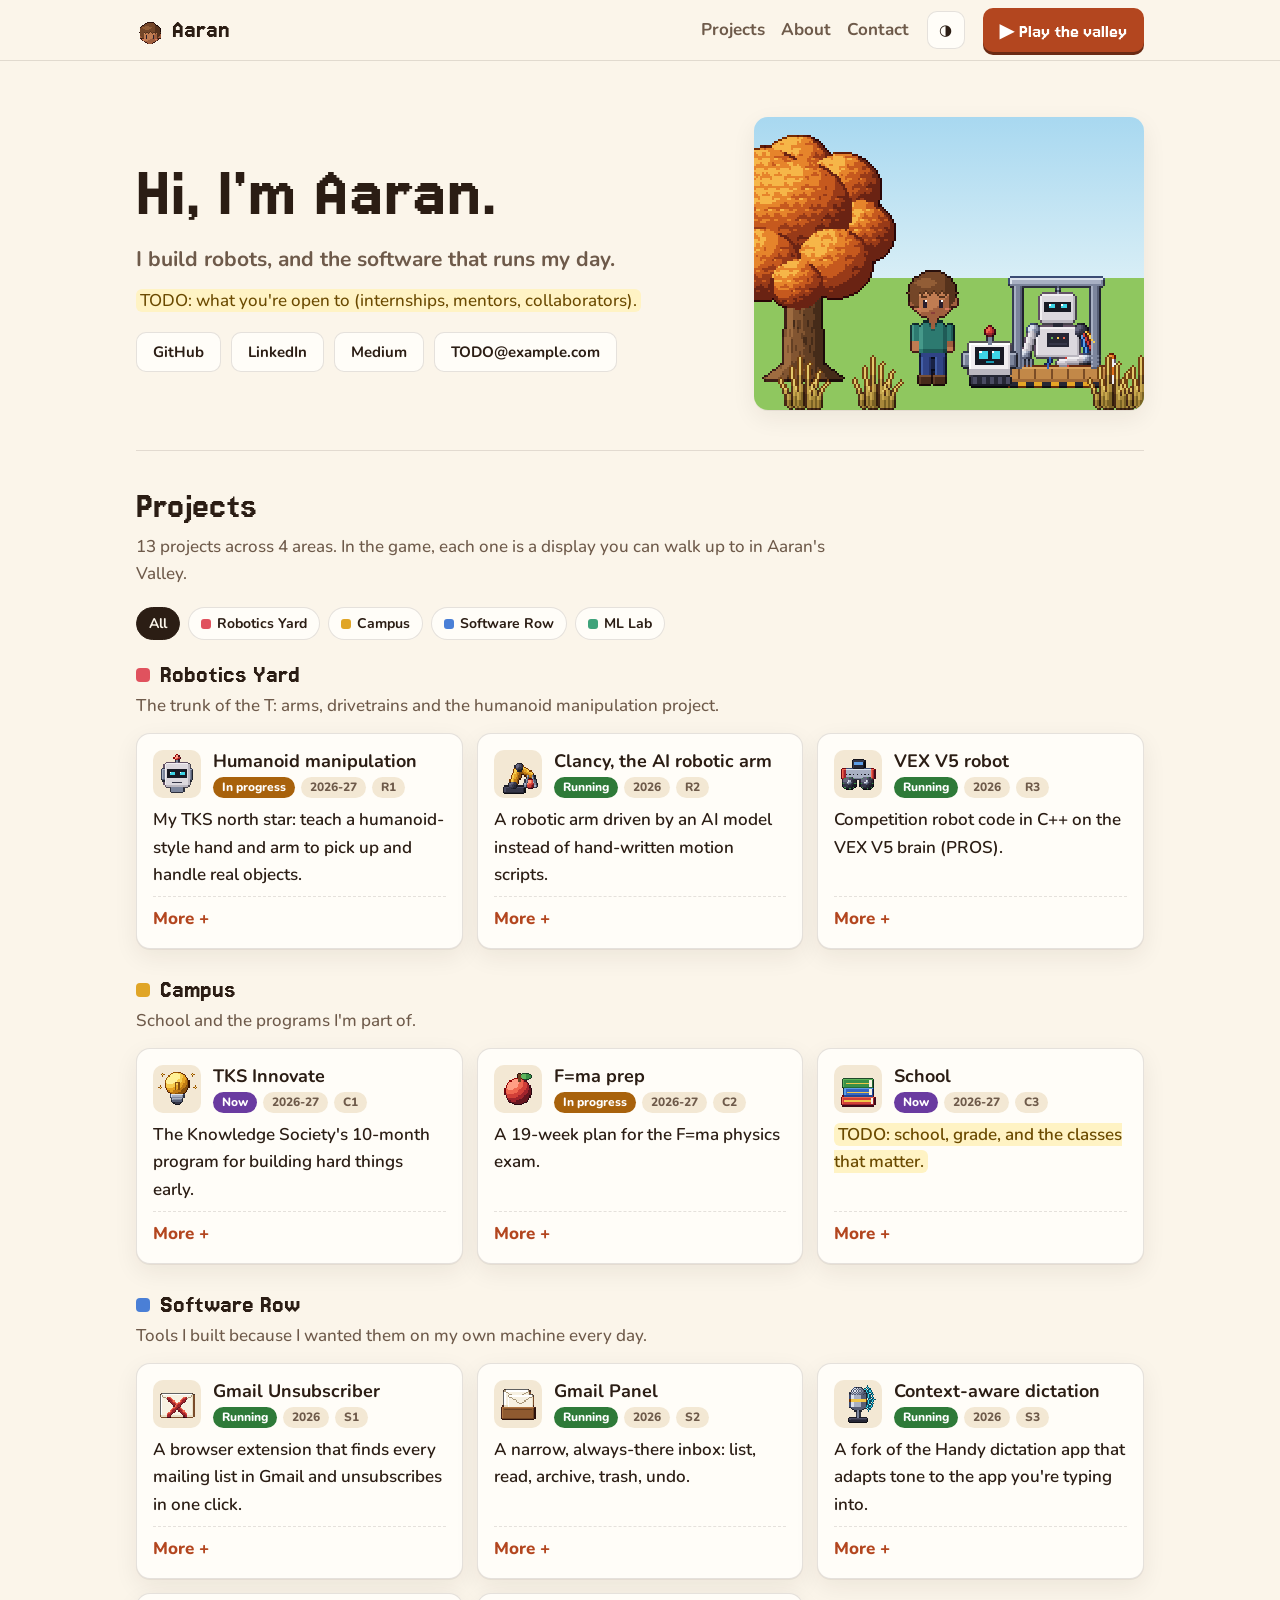
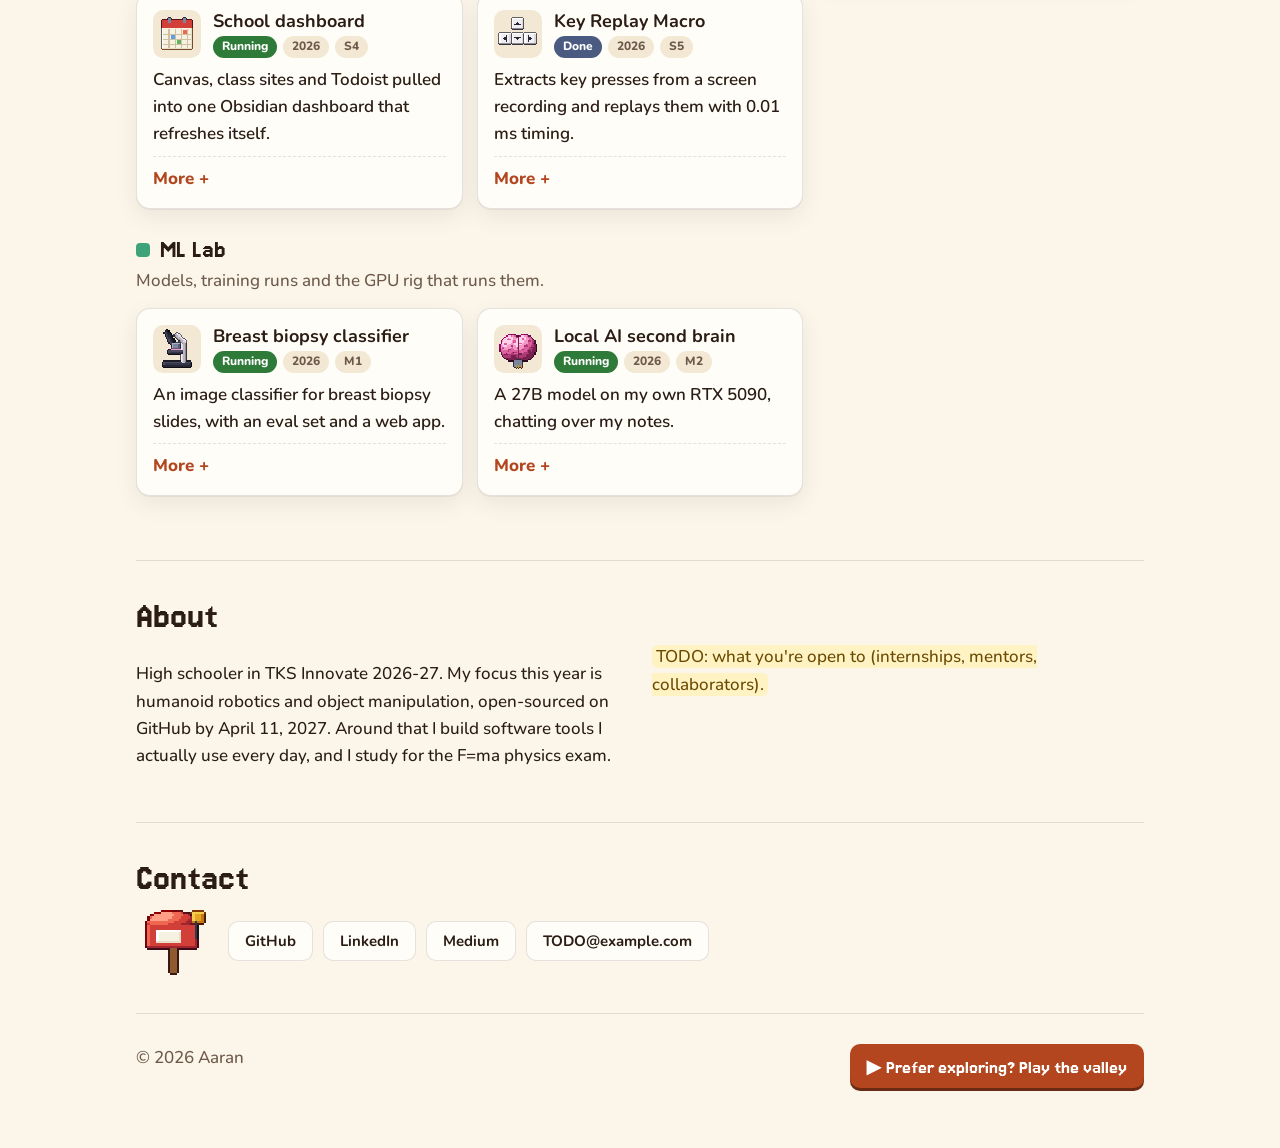
==== classic.html @ 7d495551 "Aaran's Valley: Stardew-style version (32px tiles)" ====
<!doctype html>
<html lang="en">
<head>
<meta charset="utf-8">
<meta name="viewport" content="width=device-width, initial-scale=1">
<title>Aaran</title>
<meta name="description" content="Aaran's projects: robotics, software tools and machine learning.">
<link rel="preconnect" href="https://fonts.googleapis.com">
<link rel="preconnect" href="https://fonts.gstatic.com" crossorigin>
<link href="https://fonts.googleapis.com/css2?family=Nunito:wght@500;600;700;800&family=Jersey+15&display=swap" rel="stylesheet">
<style>
  :root {
    --bg: #fbf5ea; --bg-2: #f3e8d4; --card: #fffdf8; --ink: #2b1d14; --soft: #6e5a4a; --line: rgba(43, 29, 20, .12);
    --accent: #b3461f; --accent-ink: #fff; --shadow: 0 1px 0 rgba(43,29,20,.06), 0 8px 24px rgba(43,29,20,.07);
    --radius: 14px; --pixel: 'Jersey 15', ui-rounded, system-ui, sans-serif;
  }
  @media (prefers-color-scheme: dark) { :root:not([data-theme="light"]) { --bg: #16131c; --bg-2: #1f1a28; --card: #231d2e; --ink: #f3ece2; --soft: #b7aabd; --line: rgba(243,236,226,.12); --accent: #f08a5a; --accent-ink: #1a1016; --shadow: 0 1px 0 rgba(0,0,0,.3), 0 8px 24px rgba(0,0,0,.25); } }
  :root[data-theme="dark"] { --bg: #16131c; --bg-2: #1f1a28; --card: #231d2e; --ink: #f3ece2; --soft: #b7aabd; --line: rgba(243,236,226,.12); --accent: #f08a5a; --accent-ink: #1a1016; --shadow: 0 1px 0 rgba(0,0,0,.3), 0 8px 24px rgba(0,0,0,.25); }
  * { box-sizing: border-box; }
  @media (prefers-reduced-motion: no-preference) { html { scroll-behavior: smooth; } }
  body { margin: 0; background: var(--bg); color: var(--ink); font: 500 17px/1.6 Nunito, system-ui, sans-serif; font-synthesis: none; }
  a { color: inherit; }
  .wrap { max-width: 1040px; margin: 0 auto; padding: 0 16px; }
  header.nav { position: sticky; top: 0; z-index: 5; background: color-mix(in srgb, var(--bg) 88%, transparent); backdrop-filter: blur(8px); border-bottom: 1px solid var(--line); }
  header.nav .wrap { display: flex; align-items: center; gap: 18px; height: 60px; }
  .brand { font: 400 26px var(--pixel); text-decoration: none; display: flex; align-items: center; gap: 8px; }
  .brand canvas { width: 28px; height: 28px; image-rendering: pixelated; }
  nav.links { display: flex; gap: 16px; margin-left: auto; font-weight: 700; }
  nav.links a { text-decoration: none; color: var(--soft); }
  nav.links a:hover { color: var(--ink); }
  .btn { display: inline-flex; align-items: center; gap: 8px; padding: 9px 16px; border-radius: 10px; font: 700 15px Nunito, sans-serif; text-decoration: none; border: 1px solid var(--line); background: var(--card); color: var(--ink); cursor: pointer; }
  .btn:hover { border-color: var(--accent); }
  .btn.play { background: var(--accent); color: var(--accent-ink); border-color: transparent; font-family: var(--pixel); font-size: 20px; font-weight: 400; box-shadow: 0 3px 0 color-mix(in srgb, var(--accent) 60%, #000); }
  .btn.play:hover { transform: translateY(-1px); }
  .iconbtn { width: 38px; height: 38px; padding: 0; justify-content: center; }
  .hero { display: grid; grid-template-columns: 1.2fr .8fr; gap: 32px; align-items: center; padding: 56px 0 40px; }
  .hero h1 { font: 400 clamp(48px, 8vw, 76px)/1 var(--pixel); margin: 0 0 12px; letter-spacing: .01em; }
  .hero .tag { font-size: 21px; font-weight: 700; margin: 0 0 10px; }
  .hero p { color: var(--soft); margin: 0 0 18px; }
  .row { display: flex; gap: 10px; flex-wrap: wrap; }
  .scene { background: linear-gradient(#a8d8f0, #d8eef6 55%, #8fc75f 55%); border-radius: var(--radius); box-shadow: var(--shadow); overflow: hidden; aspect-ratio: 4 / 3; display: grid; place-items: end center; position: relative; }
  .scene canvas { width: 100%; height: 100%; image-rendering: pixelated; display: block; }
  section { padding: 36px 0; border-top: 1px solid var(--line); }
  h2 { font: 400 38px var(--pixel); margin: 0 0 8px; }
  .lead { color: var(--soft); margin: 0 0 20px; max-width: 70ch; }
  .filters { display: flex; gap: 8px; flex-wrap: wrap; margin: 0 0 22px; }
  .filters button { font: 700 14px Nunito, sans-serif; padding: 6px 12px; border-radius: 999px; border: 1px solid var(--line); background: var(--card); color: var(--ink); cursor: pointer; display: inline-flex; gap: 6px; align-items: center; }
  .filters button i { width: 10px; height: 10px; border-radius: 3px; display: inline-block; }
  .filters button[aria-pressed="true"] { background: var(--ink); color: var(--bg); border-color: var(--ink); }
  .group { margin: 0 0 28px; }
  .group h3 { font: 400 26px var(--pixel); margin: 0 0 4px; display: flex; align-items: center; gap: 10px; }
  .group h3 i { width: 14px; height: 14px; border-radius: 4px; display: inline-block; }
  .group > p { color: var(--soft); margin: 0 0 14px; }
  .cards { display: grid; grid-template-columns: repeat(auto-fill, minmax(290px, 1fr)); gap: 14px; }
  .cards:has(details[open]) { align-items: start; }
  .card { background: var(--card); border: 1px solid var(--line); border-radius: var(--radius); padding: 16px; box-shadow: var(--shadow); display: flex; flex-direction: column; gap: 8px; }
  .card .top { display: flex; gap: 12px; align-items: flex-start; }
  .card canvas { width: 48px; height: 48px; image-rendering: pixelated; flex: none; background: var(--bg-2); border-radius: 10px; padding: 4px; }
  .card h4 { margin: 0; font-size: 18px; line-height: 1.25; }
  .chips { display: flex; gap: 6px; flex-wrap: wrap; margin-top: 4px; }
  .chip { font-size: 12px; font-weight: 800; padding: 1px 9px; border-radius: 999px; background: var(--bg-2); color: var(--soft); }
  .chip.s { color: #fff; }
  .card .one { margin: 0; font-weight: 600; }
  details { border-top: 1px dashed var(--line); padding-top: 8px; margin-top: auto; }
  summary { cursor: pointer; font-weight: 800; color: var(--accent); list-style: none; }
  summary::-webkit-details-marker { display: none; }
  summary::after { content: ' +'; }
  details[open] summary::after { content: ' \2212'; }
  details p { margin: 8px 0; color: var(--soft); }
  details ul { margin: 4px 0 8px; padding-left: 20px; color: var(--soft); }
  .about { display: grid; grid-template-columns: 1fr 1fr; gap: 24px; }
  .contact { display: flex; gap: 20px; align-items: center; flex-wrap: wrap; }
  .contact canvas { width: 72px; height: 72px; image-rendering: pixelated; }
  footer { padding: 30px 0 60px; border-top: 1px solid var(--line); color: var(--soft); display: flex; justify-content: space-between; gap: 12px; flex-wrap: wrap; }
  .todo { background: #fff3c4; color: #6b4a00; border-radius: 6px; padding: 0 4px; }
  :root[data-theme="dark"] .todo { background: #4a3a10; color: #ffe39a; }
  @media (prefers-color-scheme: dark) { :root:not([data-theme="light"]) .todo { background: #4a3a10; color: #ffe39a; } }
  @media (max-width: 760px) {
    .hero { grid-template-columns: 1fr; padding-top: 32px; }
    .about { grid-template-columns: 1fr; }
    nav.links { display: none; }
    header.nav .wrap { gap: 10px; }
    .brand { margin-right: auto; }
    .contact canvas { display: none; }
  }
  @media print { header.nav, .filters, .btn.play, #theme, .scene { display: none !important; } details { display: block; } details > * { display: block; } section { break-inside: avoid; } body { background: #fff; color: #000; } }
</style>
</head>
<body>
<header class="nav">
  <div class="wrap">
    <a class="brand" href="#top"><canvas id="brandIcon" width="32" height="32" aria-hidden="true"></canvas><span id="brandName"></span></a>
    <nav class="links" aria-label="Sections"><a href="#projects">Projects</a><a href="#about">About</a><a href="#contact">Contact</a></nav>
    <button class="btn iconbtn" id="theme" title="Switch light / dark" aria-label="Switch light or dark theme">&#9681;</button>
    <a class="btn play" href="index.html">&#9654; Play the valley</a>
  </div>
</header>
<main class="wrap" id="top">
  <div class="hero">
    <div>
      <h1 id="hName"></h1>
      <p class="tag" id="hTag"></p>
      <p id="hLooking"></p>
      <div class="row" id="hLinks"></div>
    </div>
    <div class="scene" aria-hidden="true"><canvas id="scene" width="192" height="144"></canvas></div>
  </div>
  <section id="projects">
    <h2>Projects</h2>
    <p class="lead" id="pLead"></p>
    <div class="filters" id="filters" role="group" aria-label="Filter projects"></div>
    <div id="groups"></div>
  </section>
  <section id="about">
    <h2>About</h2>
    <div class="about"><p id="aText"></p><p id="aLooking" class="lead"></p></div>
  </section>
  <section id="contact">
    <h2>Contact</h2>
    <div class="contact"><canvas id="mailIcon" width="32" height="32" aria-hidden="true"></canvas><div class="row" id="cLinks"></div></div>
  </section>
  <footer><span id="fName"></span><a class="btn play" href="index.html">&#9654; Prefer exploring? Play the valley</a></footer>
</main>
<script type="module" src="js/classic.js"></script>
</body>
</html>
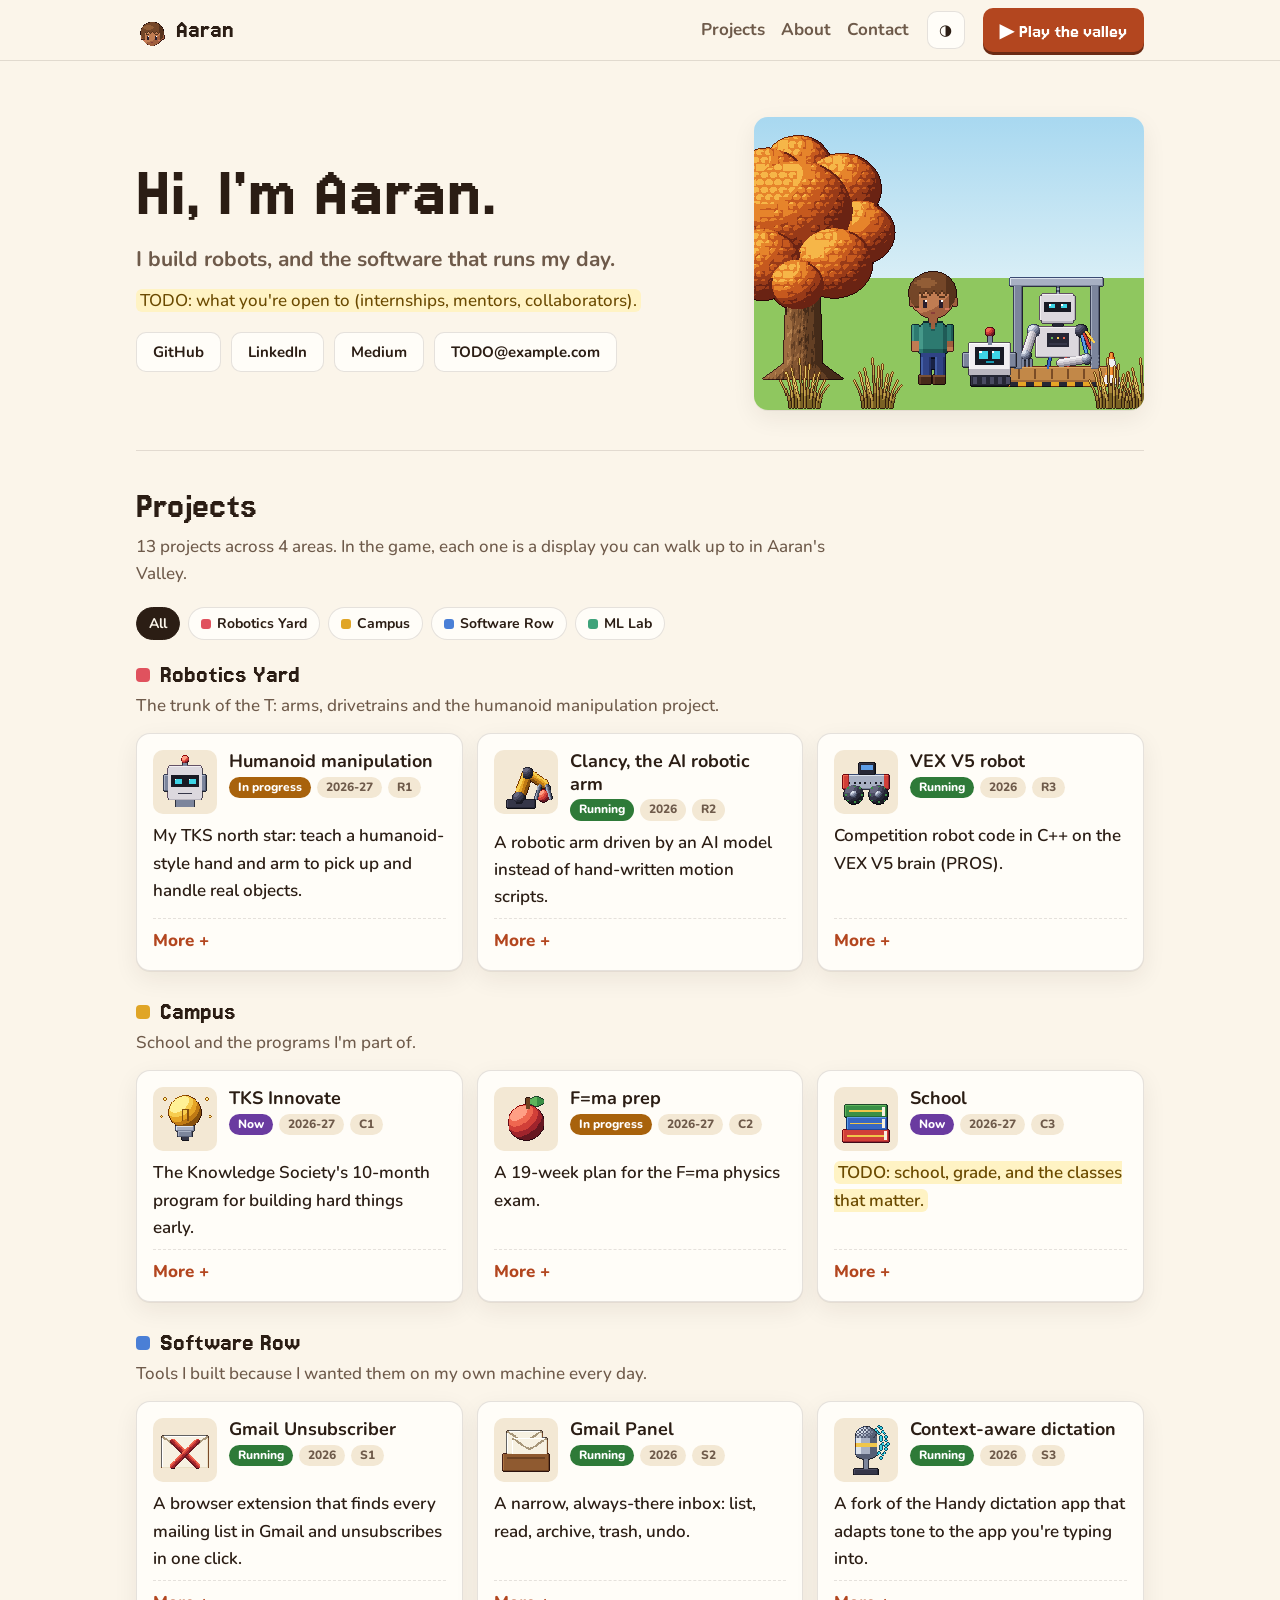
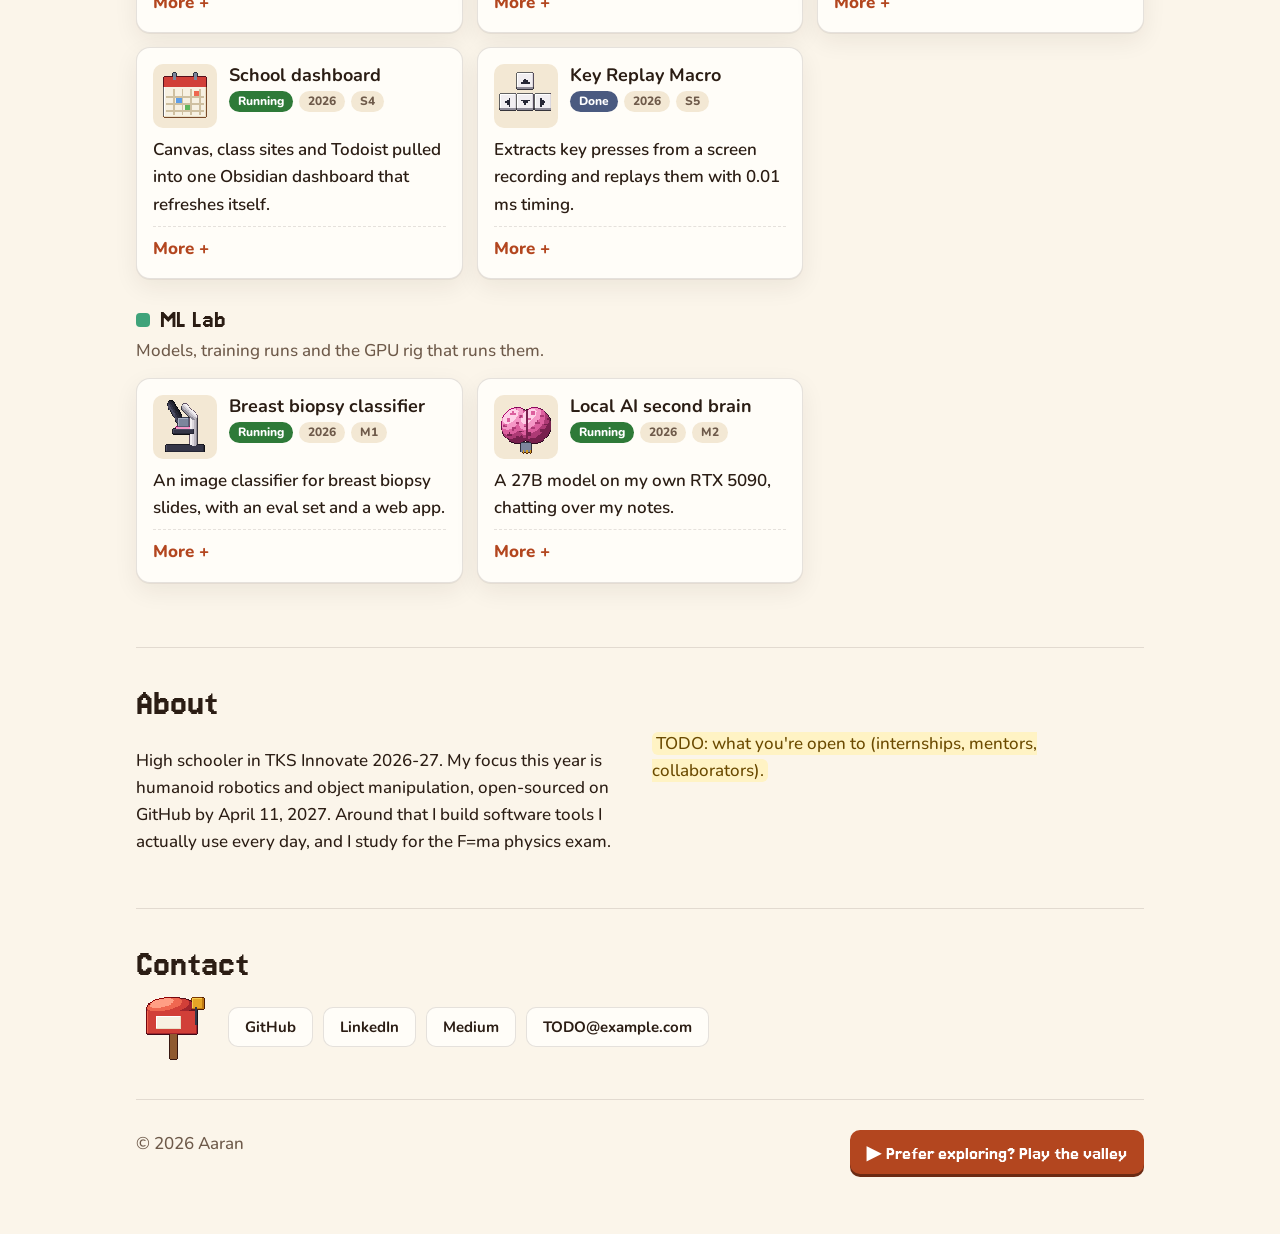
==== commit b06213c1: "QA fixes: lamps off the displays, map pins sized to the map, shorter banner, whole-number classic ic" ====
--- a/classic.html
+++ b/classic.html
@@ -24,7 +24,7 @@
   header.nav { position: sticky; top: 0; z-index: 5; background: color-mix(in srgb, var(--bg) 88%, transparent); backdrop-filter: blur(8px); border-bottom: 1px solid var(--line); }
   header.nav .wrap { display: flex; align-items: center; gap: 18px; height: 60px; }
   .brand { font: 400 26px var(--pixel); text-decoration: none; display: flex; align-items: center; gap: 8px; }
-  .brand canvas { width: 28px; height: 28px; image-rendering: pixelated; }
+  .brand canvas { width: 32px; height: 32px; image-rendering: pixelated; }
   nav.links { display: flex; gap: 16px; margin-left: auto; font-weight: 700; }
   nav.links a { text-decoration: none; color: var(--soft); }
   nav.links a:hover { color: var(--ink); }
@@ -55,7 +55,7 @@
   .cards:has(details[open]) { align-items: start; }
   .card { background: var(--card); border: 1px solid var(--line); border-radius: var(--radius); padding: 16px; box-shadow: var(--shadow); display: flex; flex-direction: column; gap: 8px; }
   .card .top { display: flex; gap: 12px; align-items: flex-start; }
-  .card canvas { width: 48px; height: 48px; image-rendering: pixelated; flex: none; background: var(--bg-2); border-radius: 10px; padding: 4px; }
+  .card canvas { width: 64px; height: 64px; image-rendering: pixelated; flex: none; background: var(--bg-2); border-radius: 10px; padding: 4px; }
   .card h4 { margin: 0; font-size: 18px; line-height: 1.25; }
   .chips { display: flex; gap: 6px; flex-wrap: wrap; margin-top: 4px; }
   .chip { font-size: 12px; font-weight: 800; padding: 1px 9px; border-radius: 999px; background: var(--bg-2); color: var(--soft); }
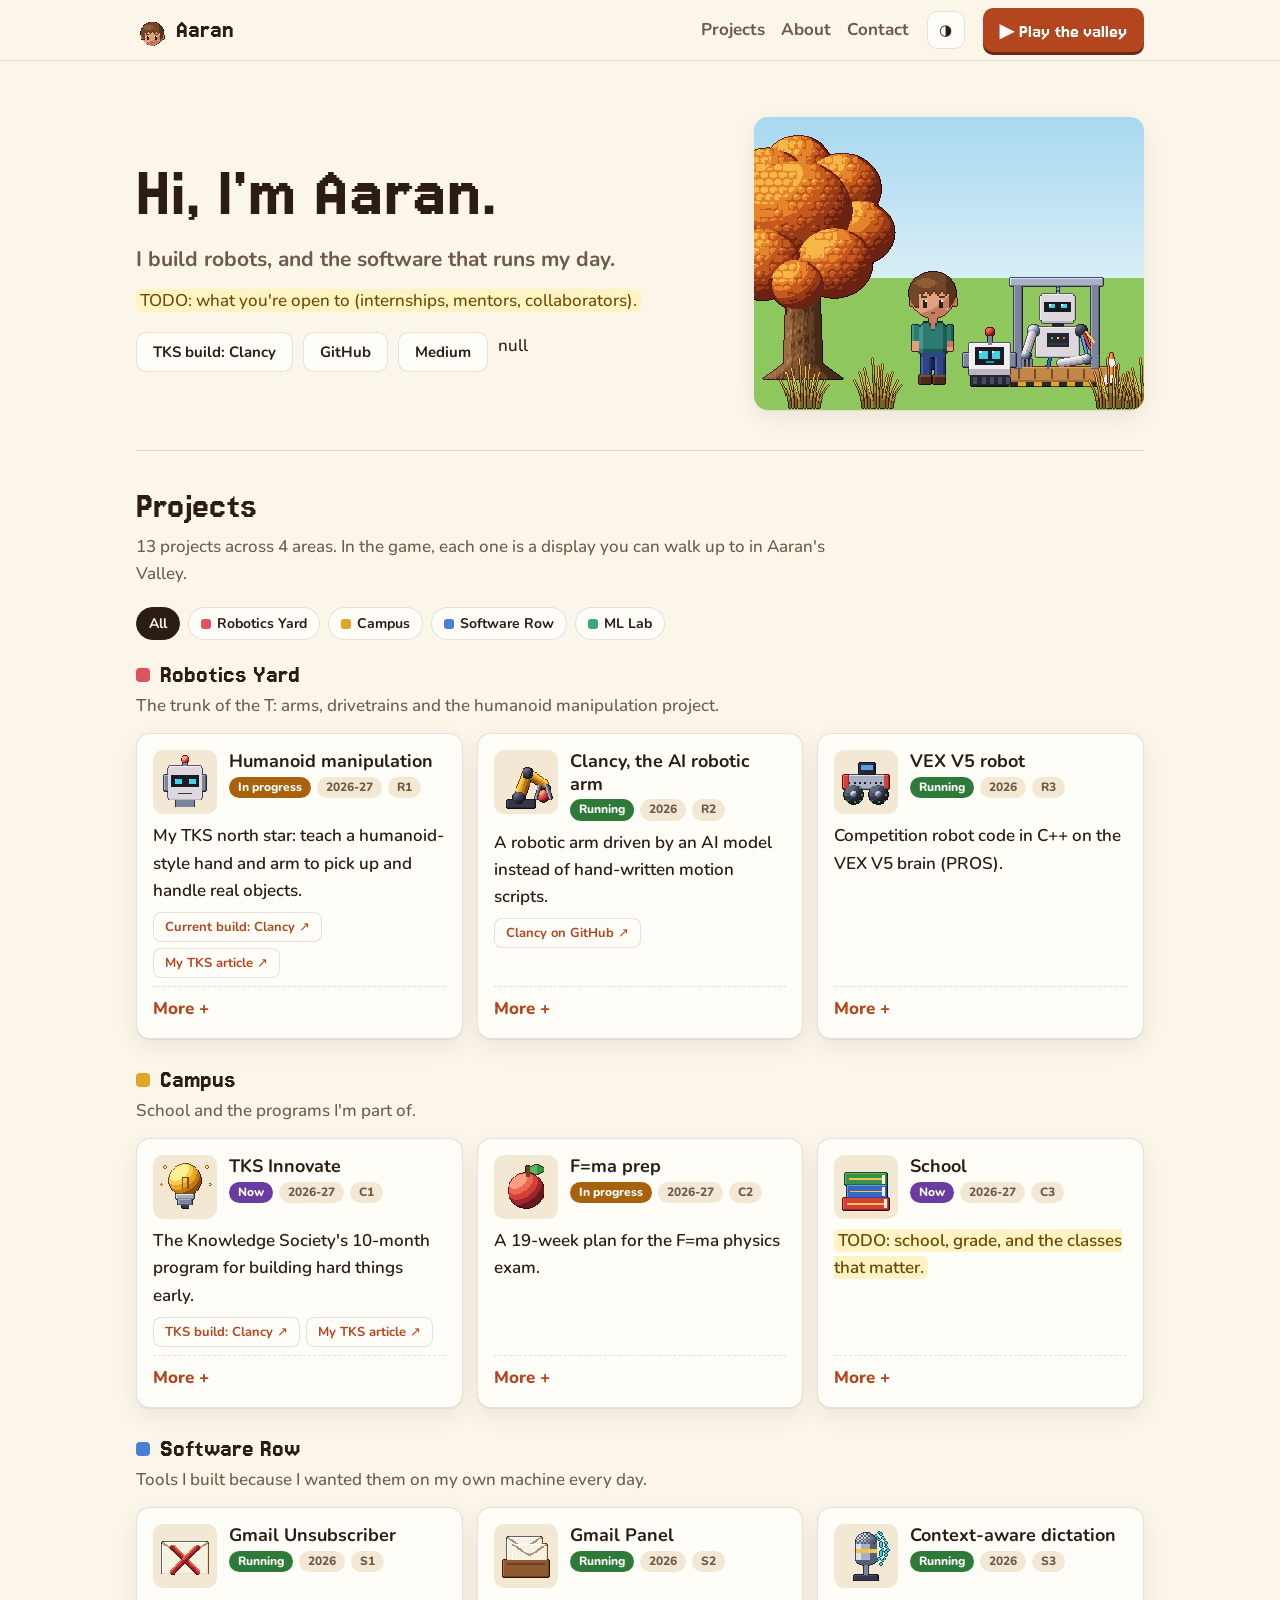
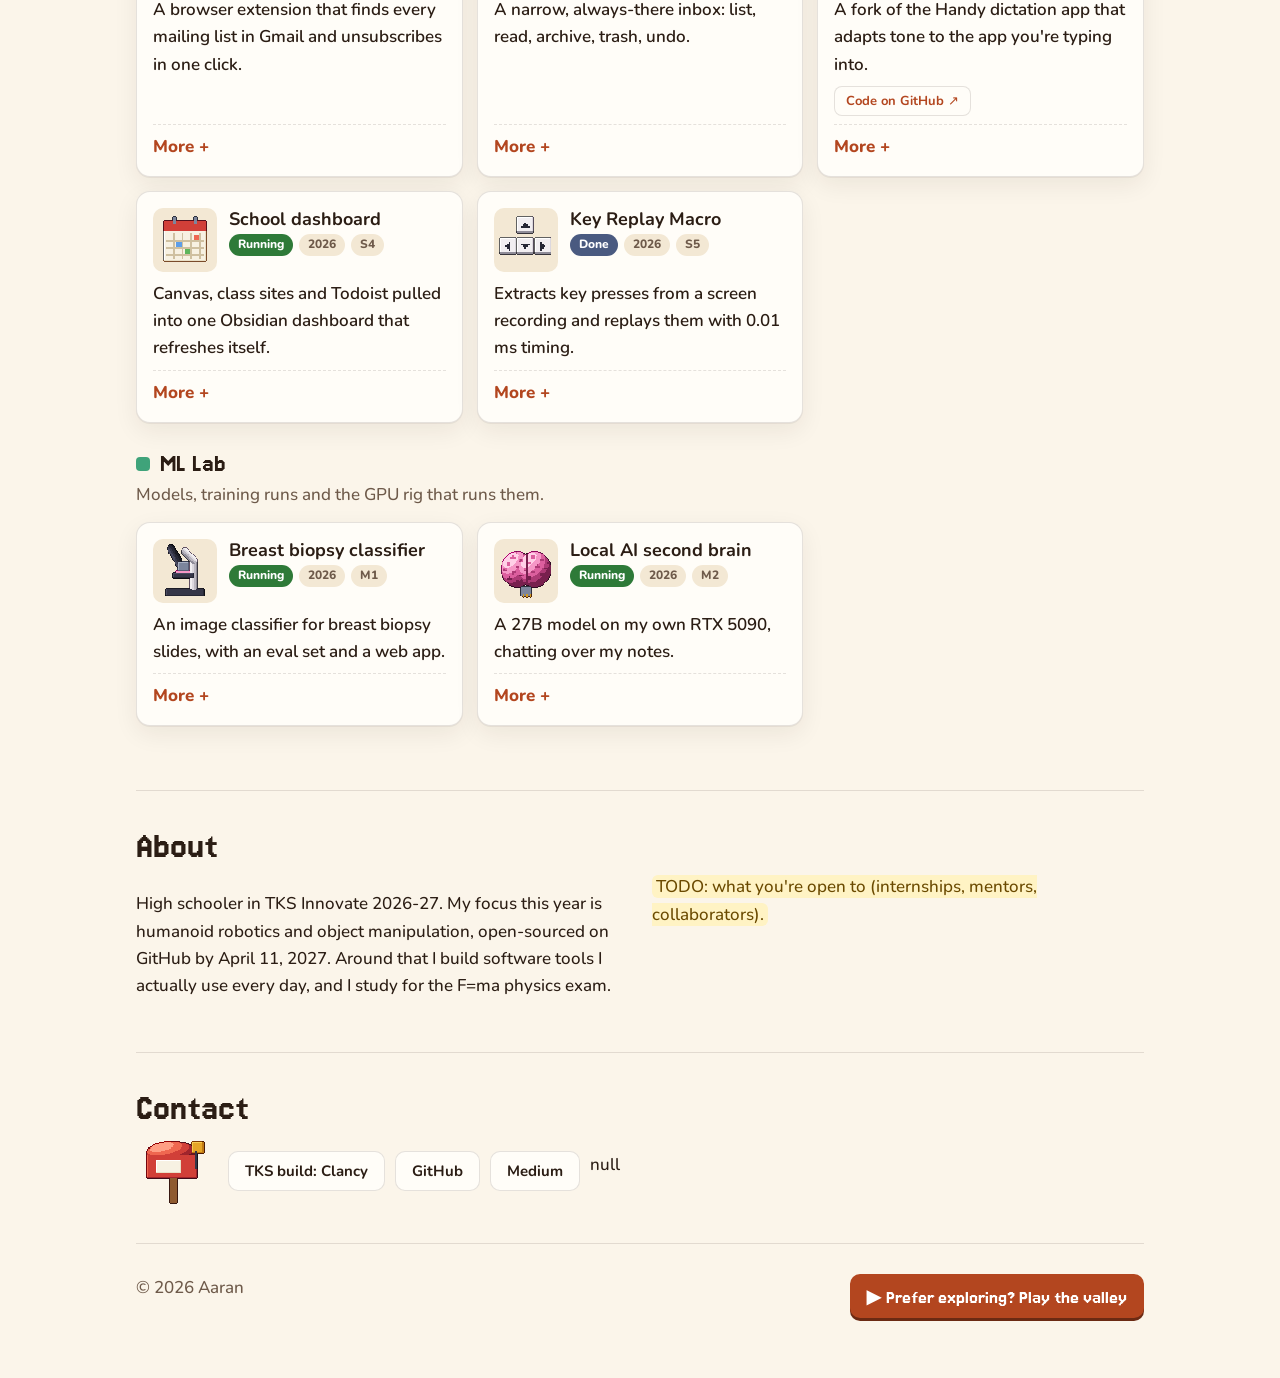
==== commit 3dab91dc: "Minimap, compact map, real links, night glow - Always-on minimap (top right): click to walk, click a" ====
--- a/classic.html
+++ b/classic.html
@@ -61,6 +61,8 @@
   .chip { font-size: 12px; font-weight: 800; padding: 1px 9px; border-radius: 999px; background: var(--bg-2); color: var(--soft); }
   .chip.s { color: #fff; }
   .card .one { margin: 0; font-weight: 600; }
+  .card .links { display: flex; gap: 6px; flex-wrap: wrap; }
+  .btn.sm { padding: 5px 11px; font-size: 13px; border-radius: 8px; color: var(--accent); }
   details { border-top: 1px dashed var(--line); padding-top: 8px; margin-top: auto; }
   summary { cursor: pointer; font-weight: 800; color: var(--accent); list-style: none; }
   summary::-webkit-details-marker { display: none; }
